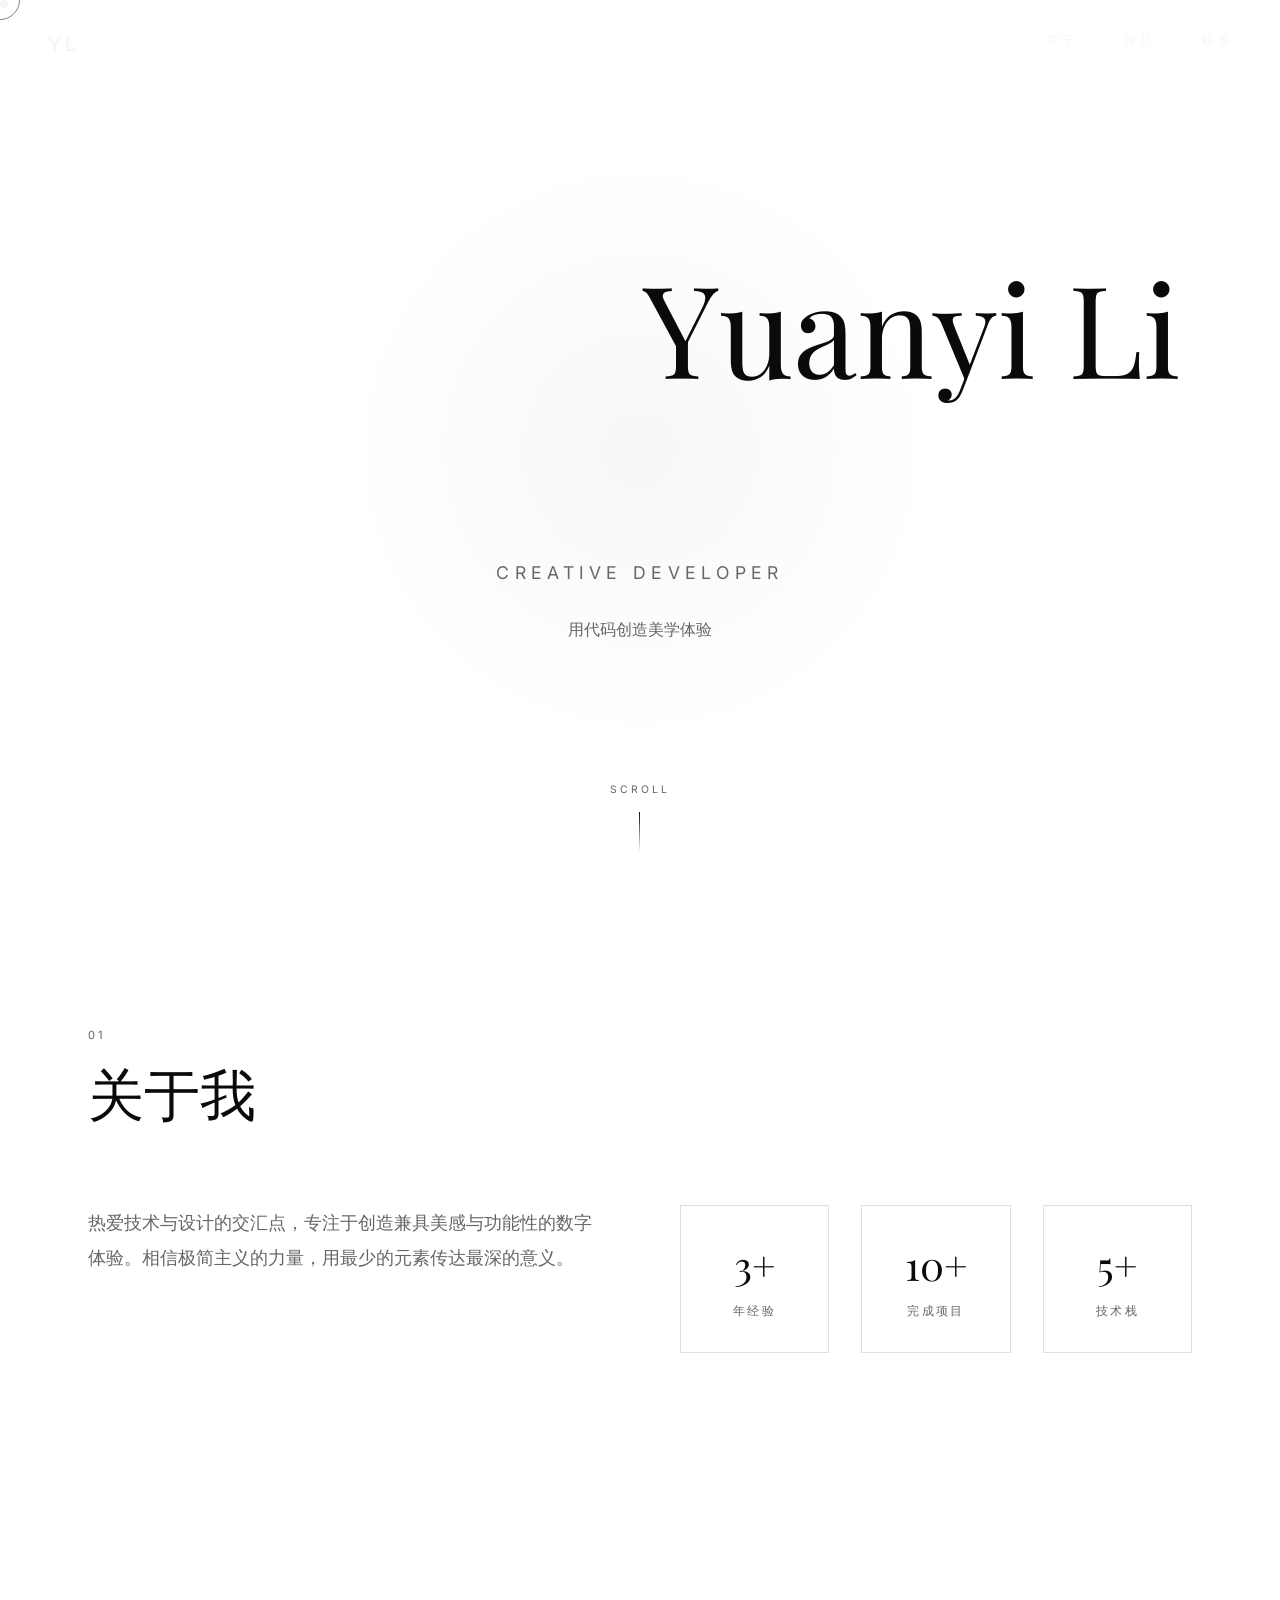
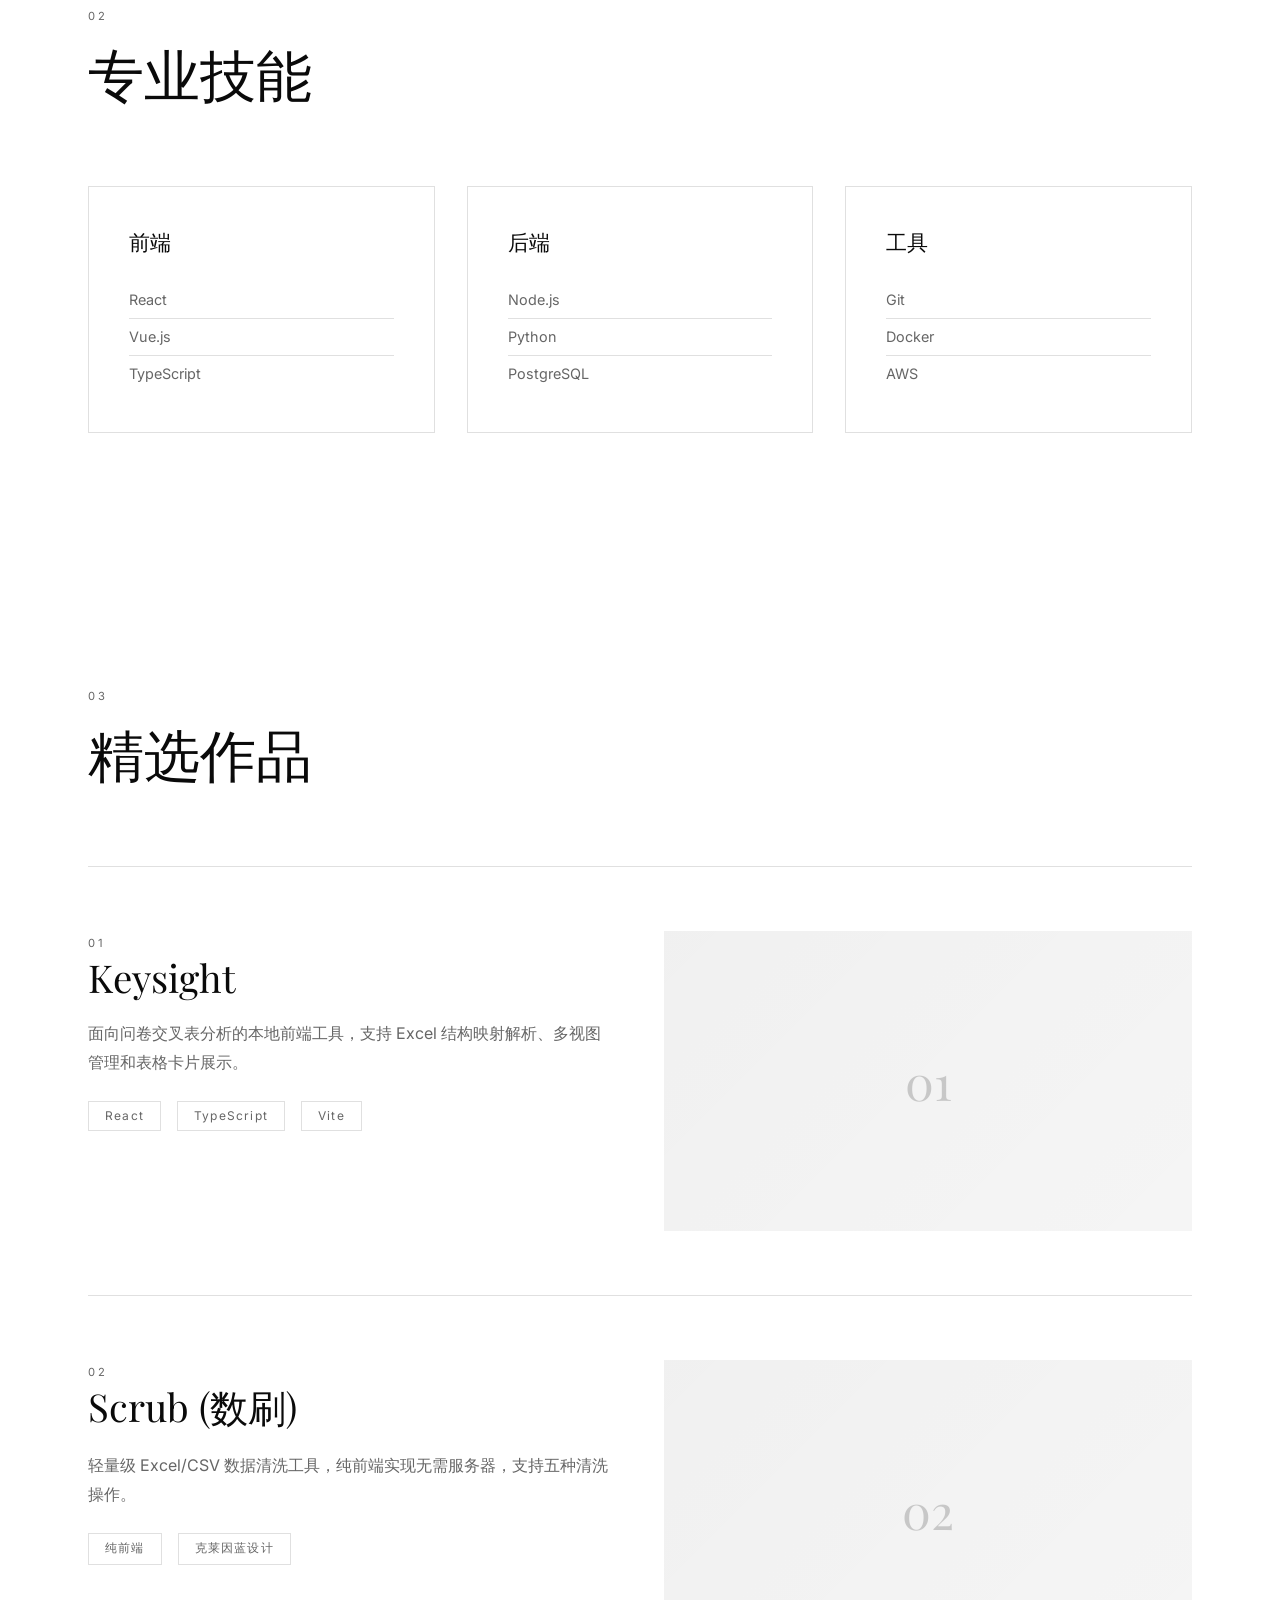
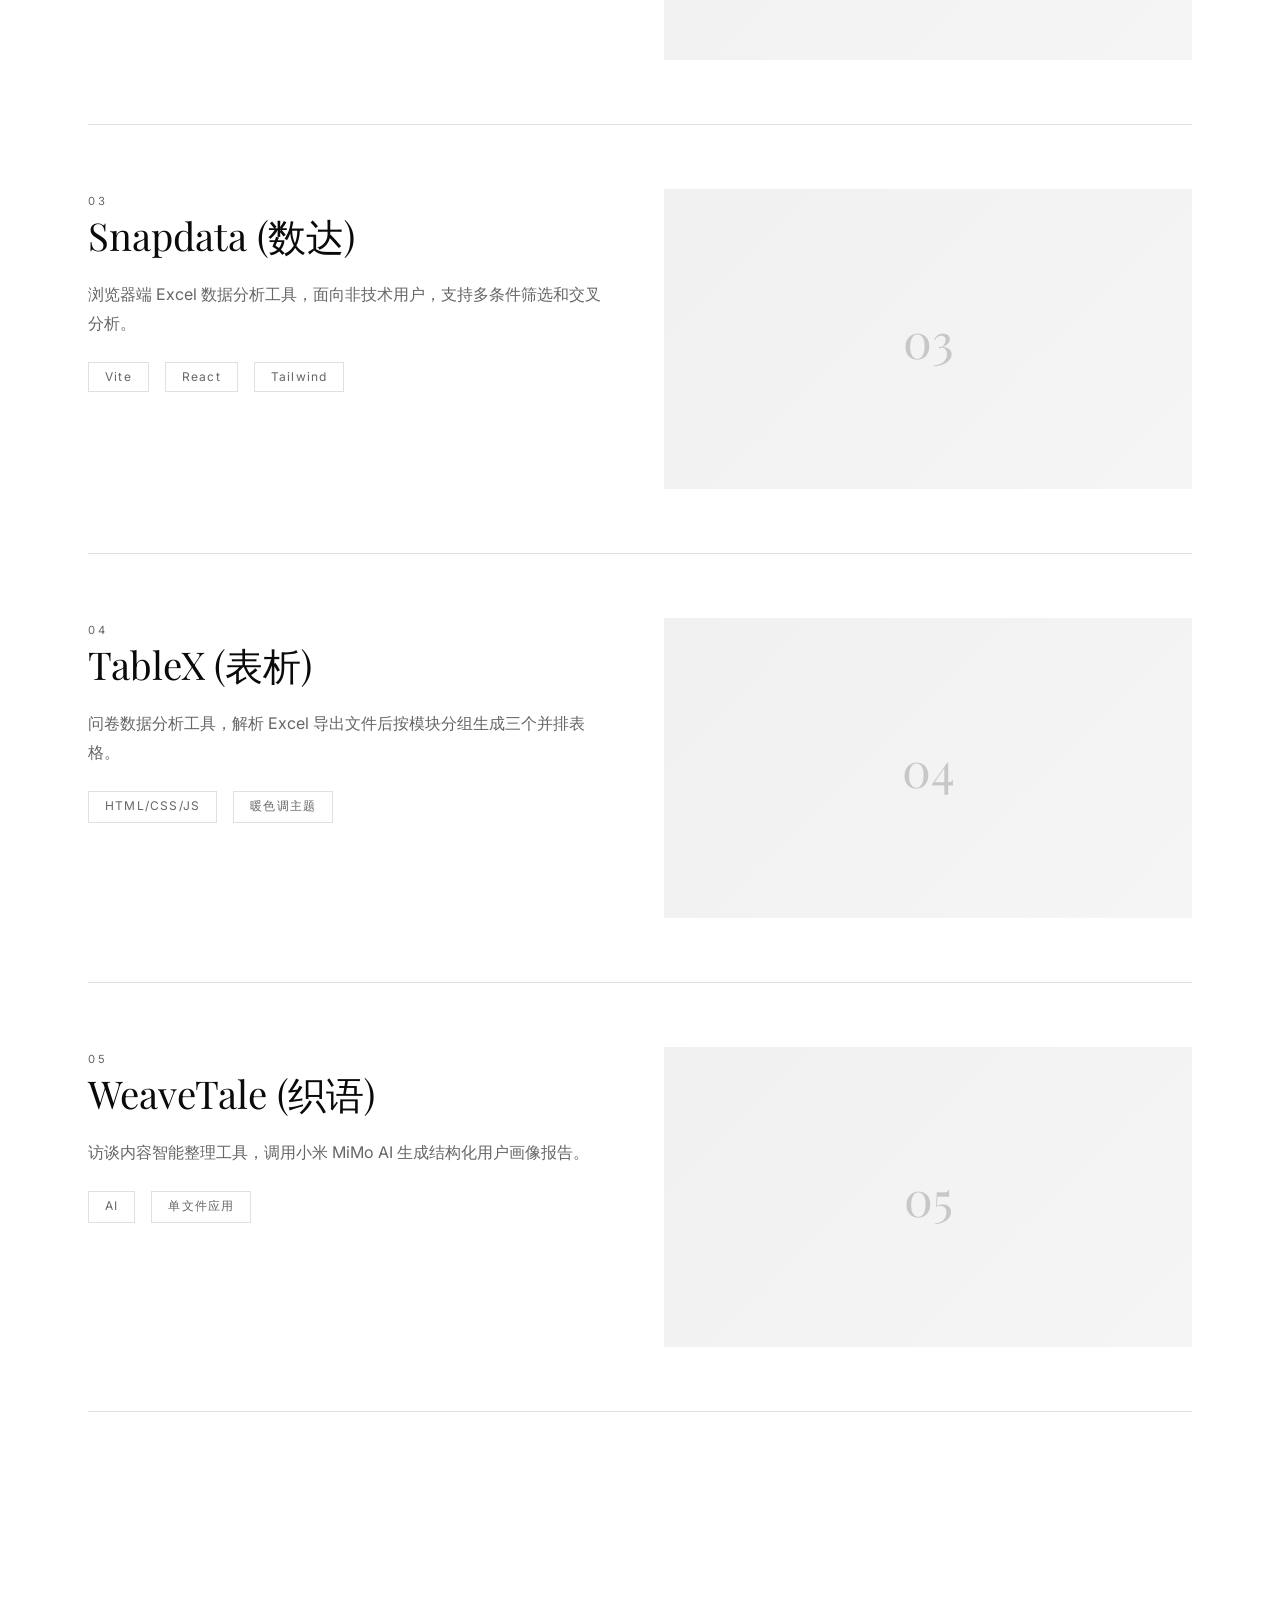
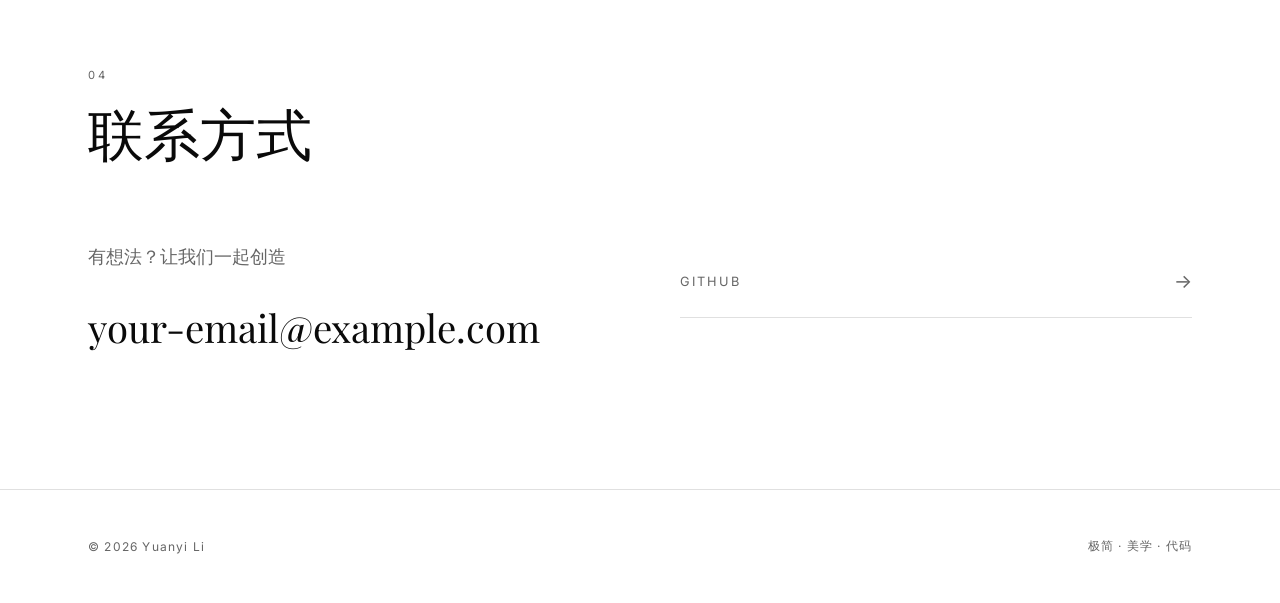
==== index.html @ ab23c83e "Initial commit" ====
<!DOCTYPE html>
<html lang="zh-CN">
<head>
    <meta charset="UTF-8">
    <meta name="viewport" content="width=device-width, initial-scale=1.0">
    <title>Yuanyi Li - Creative Developer</title>
    <link rel="stylesheet" href="style.css">
    <link rel="preconnect" href="https://fonts.googleapis.com">
    <link rel="preconnect" href="https://fonts.gstatic.com" crossorigin>
    <link href="https://fonts.googleapis.com/css2?family=Playfair+Display:ital,wght@0,400;0,700;1,400&family=Inter:wght@300;400;500;600&display=swap" rel="stylesheet">
</head>
<body>
    <!-- Loader -->
    <div class="loader" id="loader">
        <div class="loader-content">
            <div class="loader-line"></div>
            <span class="loader-text">LOADING</span>
        </div>
    </div>

    <!-- Custom Cursor -->
    <div class="cursor" id="cursor"></div>
    <div class="cursor-follower" id="cursorFollower"></div>

    <!-- Navigation -->
    <nav class="nav" id="nav">
        <a href="#" class="nav-logo" data-cursor="link">YL</a>
        <div class="nav-links">
            <a href="#about" data-cursor="link">关于</a>
            <a href="#work" data-cursor="link">作品</a>
            <a href="#contact" data-cursor="link">联系</a>
        </div>
        <button class="nav-menu-btn" id="menuBtn" data-cursor="link">
            <span></span>
            <span></span>
        </button>
    </nav>

    <!-- Mobile Menu -->
    <div class="mobile-menu" id="mobileMenu">
        <div class="mobile-menu-links">
            <a href="#about" data-cursor="link">关于</a>
            <a href="#work" data-cursor="link">作品</a>
            <a href="#contact" data-cursor="link">联系</a>
        </div>
    </div>

    <!-- Hero Section -->
    <section class="hero" id="hero">
        <div class="hero-content">
            <div class="hero-text">
                <h1 class="hero-title" data-animate="text">
                    <span class="hero-title-line" id="heroName">Yuanyi Li</span>
                </h1>
                <p class="hero-tagline" id="heroTagline" data-animate="fade">Creative Developer</p>
            </div>
            <div class="hero-subtitle" id="heroSubtitle" data-animate="fade">
                用代码创造美学体验
            </div>
        </div>
        <div class="hero-scroll" data-animate="fade">
            <span>SCROLL</span>
            <div class="scroll-line"></div>
        </div>
    </section>

    <!-- About Section -->
    <section class="section about" id="about">
        <div class="container">
            <div class="section-header">
                <span class="section-number" data-animate="fade">01</span>
                <h2 class="section-title" data-animate="text">关于我</h2>
            </div>
            <div class="about-content">
                <div class="about-text" data-animate="slide">
                    <p id="aboutText">热爱技术与设计的交汇点，专注于创造兼具美感与功能性的数字体验。相信极简主义的力量，用最少的元素传达最深的意义。</p>
                </div>
                <div class="about-stats" id="aboutStats" data-animate="fade">
                    <!-- Dynamic stats -->
                </div>
            </div>
        </div>
    </section>

    <!-- Skills Section -->
    <section class="section skills" id="skills">
        <div class="container">
            <div class="section-header">
                <span class="section-number" data-animate="fade">02</span>
                <h2 class="section-title" data-animate="text">专业技能</h2>
            </div>
            <div class="skills-grid" id="skillsGrid">
                <!-- Dynamic skills -->
            </div>
        </div>
    </section>

    <!-- Projects Section -->
    <section class="section projects" id="work">
        <div class="container">
            <div class="section-header">
                <span class="section-number" data-animate="fade">03</span>
                <h2 class="section-title" data-animate="text">精选作品</h2>
            </div>
            <div class="projects-list" id="projectsList">
                <!-- Dynamic projects -->
            </div>
        </div>
    </section>

    <!-- Contact Section -->
    <section class="section contact" id="contact">
        <div class="container">
            <div class="section-header">
                <span class="section-number" data-animate="fade">04</span>
                <h2 class="section-title" data-animate="text">联系方式</h2>
            </div>
            <div class="contact-content">
                <div class="contact-info" data-animate="slide">
                    <p>有想法？让我们一起创造</p>
                    <a href="mailto:" class="contact-email" id="contactEmail" data-cursor="link">your-email@example.com</a>
                </div>
                <div class="contact-social" id="contactSocial" data-animate="fade">
                    <!-- Dynamic social links -->
                </div>
            </div>
        </div>
    </section>

    <!-- Footer -->
    <footer class="footer">
        <div class="container">
            <div class="footer-content">
                <span>&copy; 2026 Yuanyi Li</span>
                <span>极简 · 美学 · 代码</span>
            </div>
        </div>
    </footer>

    <script src="script.js"></script>
</body>
</html>
---- style.css ----
/* ===== Reset & Base ===== */
* {
    margin: 0;
    padding: 0;
    box-sizing: border-box;
}

:root {
    --black: #f5f5f5;
    --white: #0a0a0a;
    --gray: #666;
    --gold: #1a1a1a;
    --gold-light: #333;
    --border: #e0e0e0;
    --bg: #ffffff;
}

html {
    scroll-behavior: smooth;
    scrollbar-width: thin;
    scrollbar-color: var(--white) var(--black);
}

body {
    font-family: 'Inter', -apple-system, sans-serif;
    background: var(--bg);
    color: var(--white);
    overflow-x: hidden;
    cursor: none;
}

::selection {
    background: var(--white);
    color: var(--black);
}

a {
    color: inherit;
    text-decoration: none;
}

/* ===== Loader ===== */
.loader {
    position: fixed;
    top: 0;
    left: 0;
    width: 100%;
    height: 100%;
    background: var(--bg);
    display: flex;
    align-items: center;
    justify-content: center;
    z-index: 9999;
    transition: opacity 0.8s, visibility 0.8s;
}

.loader.hidden {
    opacity: 0;
    visibility: hidden;
}

.loader-content {
    text-align: center;
}

.loader-line {
    width: 60px;
    height: 1px;
    background: var(--white);
    margin: 0 auto 1.5rem;
    animation: loaderLine 1.5s ease-in-out infinite;
}

@keyframes loaderLine {
    0%, 100% { transform: scaleX(1); opacity: 1; }
    50% { transform: scaleX(2); opacity: 0.5; }
}

.loader-text {
    font-size: 0.7rem;
    letter-spacing: 0.5em;
    color: var(--gray);
}

/* ===== Custom Cursor ===== */
.cursor {
    position: fixed;
    width: 8px;
    height: 8px;
    background: var(--white);
    border-radius: 50%;
    pointer-events: none;
    z-index: 9998;
    transition: transform 0.15s, opacity 0.15s;
    mix-blend-mode: difference;
}

.cursor-follower {
    position: fixed;
    width: 40px;
    height: 40px;
    border: 1px solid var(--white);
    border-radius: 50%;
    pointer-events: none;
    z-index: 9997;
    transition: transform 0.3s, width 0.3s, height 0.3s, opacity 0.3s;
    opacity: 0.5;
}

.cursor.active {
    transform: scale(2);
}

.cursor-follower.active {
    width: 60px;
    height: 60px;
    opacity: 0.3;
}

/* ===== Navigation ===== */
.nav {
    position: fixed;
    top: 0;
    left: 0;
    width: 100%;
    padding: 2rem 3rem;
    display: flex;
    justify-content: space-between;
    align-items: center;
    z-index: 100;
    mix-blend-mode: difference;
}

.nav-logo {
    font-size: 1.2rem;
    font-weight: 600;
    letter-spacing: 0.2em;
    transition: opacity 0.3s;
}

.nav-logo:hover {
    opacity: 0.7;
}

.nav-links {
    display: flex;
    gap: 3rem;
}

.nav-links a {
    font-size: 0.8rem;
    letter-spacing: 0.15em;
    text-transform: uppercase;
    position: relative;
    padding-bottom: 0.3rem;
}

.nav-links a::after {
    content: '';
    position: absolute;
    bottom: 0;
    left: 0;
    width: 0;
    height: 1px;
    background: var(--white);
    transition: width 0.4s cubic-bezier(0.25, 0.46, 0.45, 0.94);
}

.nav-links a:hover::after {
    width: 100%;
}

.nav-menu-btn {
    display: none;
    flex-direction: column;
    gap: 6px;
    background: none;
    border: none;
    cursor: none;
    padding: 0.5rem;
}

.nav-menu-btn span {
    width: 24px;
    height: 1px;
    background: var(--white);
    transition: transform 0.3s, opacity 0.3s;
}

.nav-menu-btn.active span:first-child {
    transform: rotate(45deg) translateY(5px);
}

.nav-menu-btn.active span:last-child {
    transform: rotate(-45deg) translateY(-5px);
}

/* ===== Mobile Menu ===== */
.mobile-menu {
    position: fixed;
    top: 0;
    left: 0;
    width: 100%;
    height: 100%;
    background: var(--bg);
    display: flex;
    align-items: center;
    justify-content: center;
    z-index: 99;
    opacity: 0;
    visibility: hidden;
    transition: opacity 0.5s, visibility 0.5s;
}

.mobile-menu.active {
    opacity: 1;
    visibility: visible;
}

.mobile-menu-links {
    display: flex;
    flex-direction: column;
    gap: 2rem;
    text-align: center;
}

.mobile-menu-links a {
    font-size: 2.5rem;
    font-weight: 300;
    letter-spacing: 0.1em;
    transition: color 0.3s;
}

.mobile-menu-links a:hover {
    color: var(--gray);
}

/* ===== Hero Section ===== */
.hero {
    height: 100vh;
    display: flex;
    flex-direction: column;
    justify-content: center;
    align-items: center;
    position: relative;
    overflow: hidden;
}

.hero::before {
    content: '';
    position: absolute;
    top: 50%;
    left: 50%;
    width: 600px;
    height: 600px;
    background: radial-gradient(circle, rgba(0, 0, 0, 0.03) 0%, transparent 70%);
    transform: translate(-50%, -50%);
    pointer-events: none;
}

.hero-content {
    text-align: center;
    z-index: 1;
}

.hero-title {
    font-family: 'Playfair Display', serif;
    font-size: clamp(3rem, 10vw, 8rem);
    font-weight: 400;
    line-height: 1.1;
    margin-bottom: 1.5rem;
    overflow: hidden;
}

.hero-title-line {
    display: inline-block;
    transform: translateY(120%);
    animation: slideUp 1.2s cubic-bezier(0.25, 0.46, 0.45, 0.94) forwards;
    animation-delay: 0.8s;
}

@keyframes slideUp {
    to { transform: translateY(0); }
}

.hero-tagline {
    font-size: clamp(0.9rem, 2vw, 1.1rem);
    letter-spacing: 0.3em;
    text-transform: uppercase;
    color: var(--gray);
    margin-bottom: 2rem;
    opacity: 0;
    animation: fadeIn 1s ease forwards;
    animation-delay: 1.5s;
}

.hero-subtitle {
    font-size: clamp(0.85rem, 1.5vw, 1rem);
    color: var(--gray);
    max-width: 500px;
    margin: 0 auto;
    line-height: 1.8;
    opacity: 0;
    animation: fadeIn 1s ease forwards;
    animation-delay: 1.8s;
}

@keyframes fadeIn {
    to { opacity: 1; }
}

.hero-scroll {
    position: absolute;
    bottom: 3rem;
    display: flex;
    flex-direction: column;
    align-items: center;
    gap: 1rem;
    opacity: 0;
    animation: fadeIn 1s ease forwards;
    animation-delay: 2.2s;
}

.hero-scroll span {
    font-size: 0.65rem;
    letter-spacing: 0.3em;
    color: var(--gray);
}

.scroll-line {
    width: 1px;
    height: 40px;
    background: linear-gradient(to bottom, var(--white), transparent);
    animation: scrollLine 2s ease-in-out infinite;
}

@keyframes scrollLine {
    0% { transform: scaleY(0); transform-origin: top; }
    50% { transform: scaleY(1); transform-origin: top; }
    51% { transform: scaleY(1); transform-origin: bottom; }
    100% { transform: scaleY(0); transform-origin: bottom; }
}

/* ===== Sections ===== */
.section {
    padding: 8rem 0;
    position: relative;
}

.container {
    max-width: 1200px;
    margin: 0 auto;
    padding: 0 3rem;
}

.section-header {
    margin-bottom: 5rem;
}

.section-number {
    font-size: 0.7rem;
    letter-spacing: 0.3em;
    color: var(--gray);
    display: block;
    margin-bottom: 1rem;
}

.section-title {
    font-family: 'Playfair Display', serif;
    font-size: clamp(2rem, 5vw, 3.5rem);
    font-weight: 400;
    line-height: 1.2;
}

/* ===== About Section ===== */
.about-content {
    display: grid;
    grid-template-columns: 1fr 1fr;
    gap: 5rem;
    align-items: start;
}

.about-text p {
    font-size: 1.1rem;
    line-height: 2;
    color: var(--gray);
}

.about-stats {
    display: grid;
    grid-template-columns: repeat(3, 1fr);
    gap: 2rem;
}

.stat {
    text-align: center;
    padding: 2rem 1rem;
    border: 1px solid var(--border);
    transition: border-color 0.5s;
}

.stat:hover {
    border-color: var(--white);
}

.stat-number {
    font-family: 'Playfair Display', serif;
    font-size: 2.5rem;
    color: var(--white);
    display: block;
    margin-bottom: 0.5rem;
}

.stat-label {
    font-size: 0.75rem;
    letter-spacing: 0.2em;
    text-transform: uppercase;
    color: var(--gray);
}

/* ===== Skills Section ===== */
.skills-grid {
    display: grid;
    grid-template-columns: repeat(3, 1fr);
    gap: 2rem;
}

.skill-card {
    padding: 2.5rem;
    border: 1px solid var(--border);
    transition: all 0.5s cubic-bezier(0.25, 0.46, 0.45, 0.94);
    position: relative;
    overflow: hidden;
}

.skill-card::before {
    content: '';
    position: absolute;
    top: 0;
    left: 0;
    width: 100%;
    height: 100%;
    background: linear-gradient(135deg, rgba(0, 0, 0, 0.02) 0%, transparent 100%);
    opacity: 0;
    transition: opacity 0.5s;
}

.skill-card:hover {
    border-color: var(--white);
    transform: translateY(-5px);
}

.skill-card:hover::before {
    opacity: 1;
}

.skill-card h3 {
    font-family: 'Playfair Display', serif;
    font-size: 1.3rem;
    font-weight: 400;
    margin-bottom: 1.5rem;
    position: relative;
}

.skill-card ul {
    list-style: none;
    position: relative;
}

.skill-card li {
    padding: 0.6rem 0;
    border-bottom: 1px solid var(--border);
    font-size: 0.9rem;
    color: var(--gray);
    transition: color 0.3s;
}

.skill-card li:last-child {
    border-bottom: none;
}

.skill-card:hover li {
    color: var(--white);
}

/* ===== Projects Section ===== */
.projects-list {
    display: flex;
    flex-direction: column;
}

.project-item {
    display: grid;
    grid-template-columns: 1fr 1fr;
    gap: 3rem;
    padding: 4rem 0;
    border-bottom: 1px solid var(--border);
    transition: opacity 0.5s;
    cursor: none;
}

.project-item:first-child {
    border-top: 1px solid var(--border);
}

.project-item:hover {
    opacity: 0.9;
}

.project-number {
    font-size: 0.7rem;
    letter-spacing: 0.3em;
    color: var(--gray);
    margin-bottom: 1rem;
}

.project-name {
    font-family: 'Playfair Display', serif;
    font-size: clamp(1.5rem, 3vw, 2.5rem);
    font-weight: 400;
    margin-bottom: 1rem;
    transition: color 0.3s;
}

.project-item:hover .project-name {
    color: var(--gray);
}

.project-desc {
    color: var(--gray);
    line-height: 1.8;
    margin-bottom: 1.5rem;
}

.project-tech {
    display: flex;
    gap: 1rem;
    flex-wrap: wrap;
}

.project-tech span {
    font-size: 0.75rem;
    letter-spacing: 0.1em;
    padding: 0.4rem 1rem;
    border: 1px solid var(--border);
    color: var(--gray);
}

.project-visual {
    background: var(--black);
    display: flex;
    align-items: center;
    justify-content: center;
    min-height: 300px;
    position: relative;
    overflow: hidden;
}

.project-visual::after {
    content: '';
    position: absolute;
    top: 0;
    left: 0;
    width: 100%;
    height: 100%;
    background: linear-gradient(135deg, rgba(0, 0, 0, 0.02) 0%, transparent 100%);
}

.project-visual-text {
    font-family: 'Playfair Display', serif;
    font-size: 3rem;
    color: var(--gray);
    opacity: 0.3;
}

.project-image {
    width: 100%;
    height: 100%;
    object-fit: cover;
    transition: transform 0.8s cubic-bezier(0.25, 0.46, 0.45, 0.94);
}

.project-item:hover .project-image {
    transform: scale(1.05);
}

/* ===== Contact Section ===== */
.contact-content {
    display: grid;
    grid-template-columns: 1fr 1fr;
    gap: 5rem;
    align-items: start;
}

.contact-info p {
    font-size: 1.1rem;
    color: var(--gray);
    margin-bottom: 2rem;
}

.contact-email {
    font-family: 'Playfair Display', serif;
    font-size: clamp(1.5rem, 3vw, 2.5rem);
    display: inline-block;
    position: relative;
    padding-bottom: 0.5rem;
}

.contact-email::after {
    content: '';
    position: absolute;
    bottom: 0;
    left: 0;
    width: 100%;
    height: 1px;
    background: var(--white);
    transform: scaleX(0);
    transform-origin: right;
    transition: transform 0.5s cubic-bezier(0.25, 0.46, 0.45, 0.94);
}

.contact-email:hover::after {
    transform: scaleX(1);
    transform-origin: left;
}

.contact-social {
    display: flex;
    flex-direction: column;
    gap: 1.5rem;
}

.social-link {
    display: flex;
    justify-content: space-between;
    align-items: center;
    padding: 1.5rem 0;
    border-bottom: 1px solid var(--border);
    transition: border-color 0.3s;
    cursor: none;
}

.social-link:hover {
    border-color: var(--gold);
}

.social-link span:first-child {
    font-size: 0.8rem;
    letter-spacing: 0.15em;
    text-transform: uppercase;
    color: var(--gray);
    transition: color 0.3s;
}

.social-link:hover span:first-child {
    color: var(--white);
}

.social-link span:last-child {
    font-size: 1.2rem;
    color: var(--gray);
    transition: transform 0.3s;
}

.social-link:hover span:last-child {
    transform: translateX(5px);
}

/* ===== Footer ===== */
.footer {
    padding: 3rem 0;
    border-top: 1px solid var(--border);
}

.footer-content {
    display: flex;
    justify-content: space-between;
    align-items: center;
    font-size: 0.75rem;
    letter-spacing: 0.1em;
    color: var(--gray);
}

/* ===== Animations ===== */
[data-animate] {
    opacity: 0;
    transform: translateY(30px);
    transition: opacity 0.8s cubic-bezier(0.25, 0.46, 0.45, 0.94),
                transform 0.8s cubic-bezier(0.25, 0.46, 0.45, 0.94);
}

[data-animate="text"] {
    transform: translateY(60px);
}

[data-animate].visible {
    opacity: 1;
    transform: translateY(0);
}

/* ===== Responsive ===== */
@media (max-width: 1024px) {
    .about-content,
    .contact-content {
        grid-template-columns: 1fr;
        gap: 3rem;
    }

    .skills-grid {
        grid-template-columns: 1fr 1fr;
    }

    .project-item {
        grid-template-columns: 1fr;
        gap: 2rem;
    }
}

@media (max-width: 768px) {
    .nav {
        padding: 1.5rem 2rem;
    }

    .nav-links {
        display: none;
    }

    .nav-menu-btn {
        display: flex;
    }

    .container {
        padding: 0 2rem;
    }

    .section {
        padding: 5rem 0;
    }

    .skills-grid {
        grid-template-columns: 1fr;
    }

    .about-stats {
        grid-template-columns: repeat(3, 1fr);
        gap: 1rem;
    }

    .hero-title {
        font-size: clamp(2.5rem, 12vw, 5rem);
    }

    /* Hide custom cursor on mobile */
    .cursor,
    .cursor-follower {
        display: none;
    }

    body {
        cursor: auto;
    }
}

@media (max-width: 480px) {
    .about-stats {
        grid-template-columns: 1fr;
    }

    .project-tech {
        flex-direction: column;
    }

    .footer-content {
        flex-direction: column;
        gap: 1rem;
        text-align: center;
    }
}
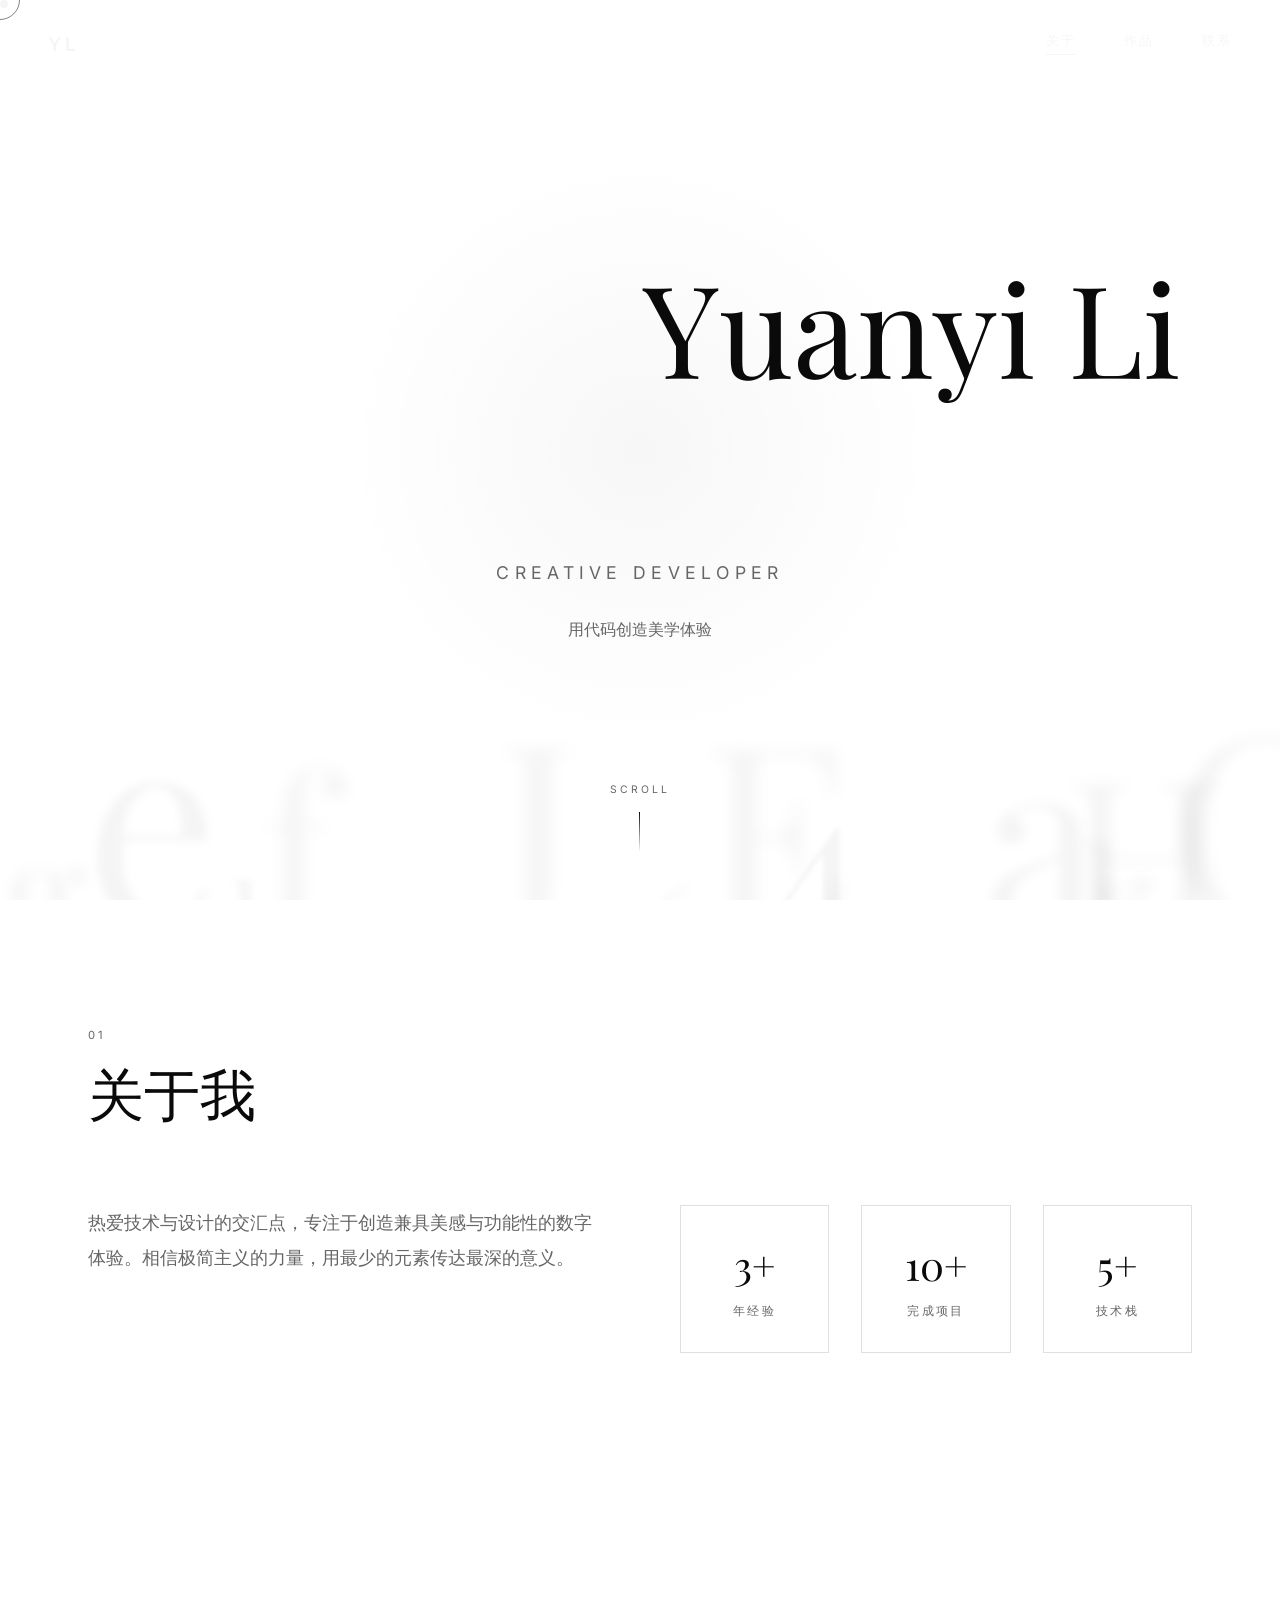
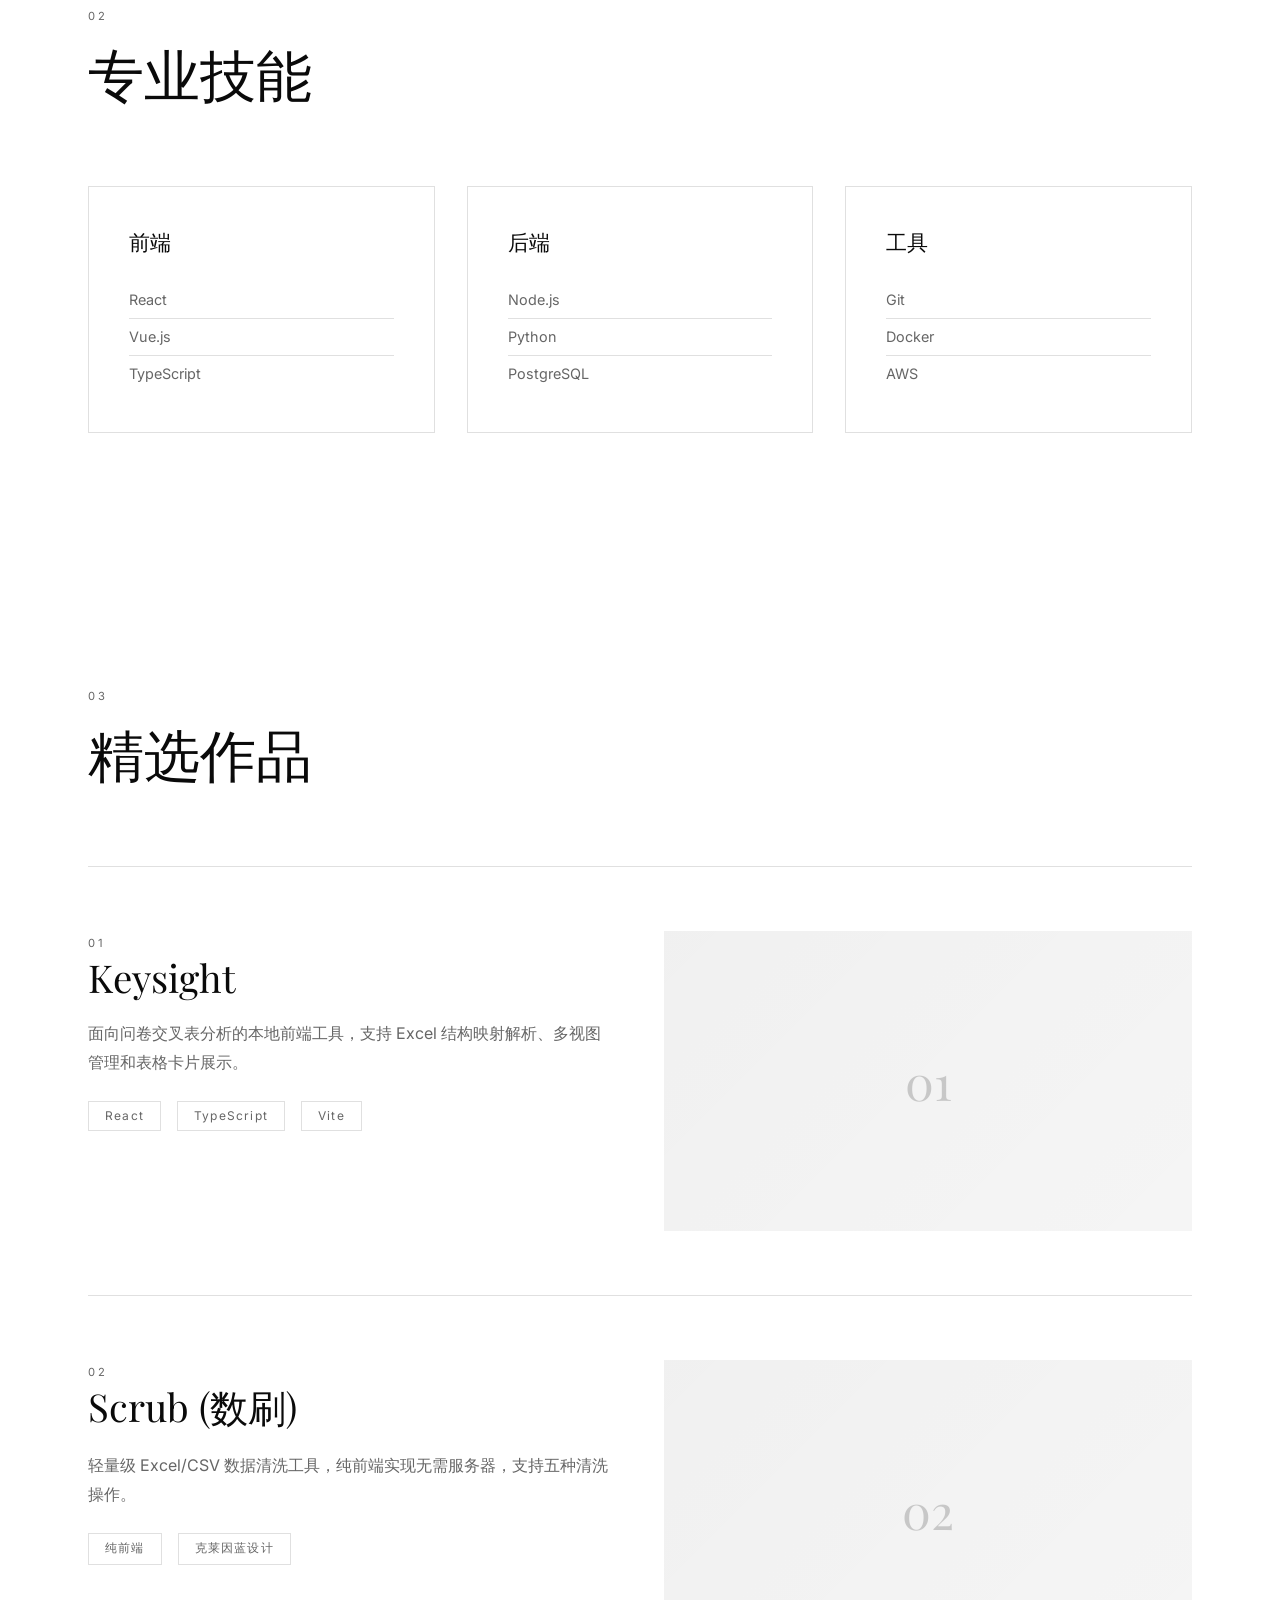
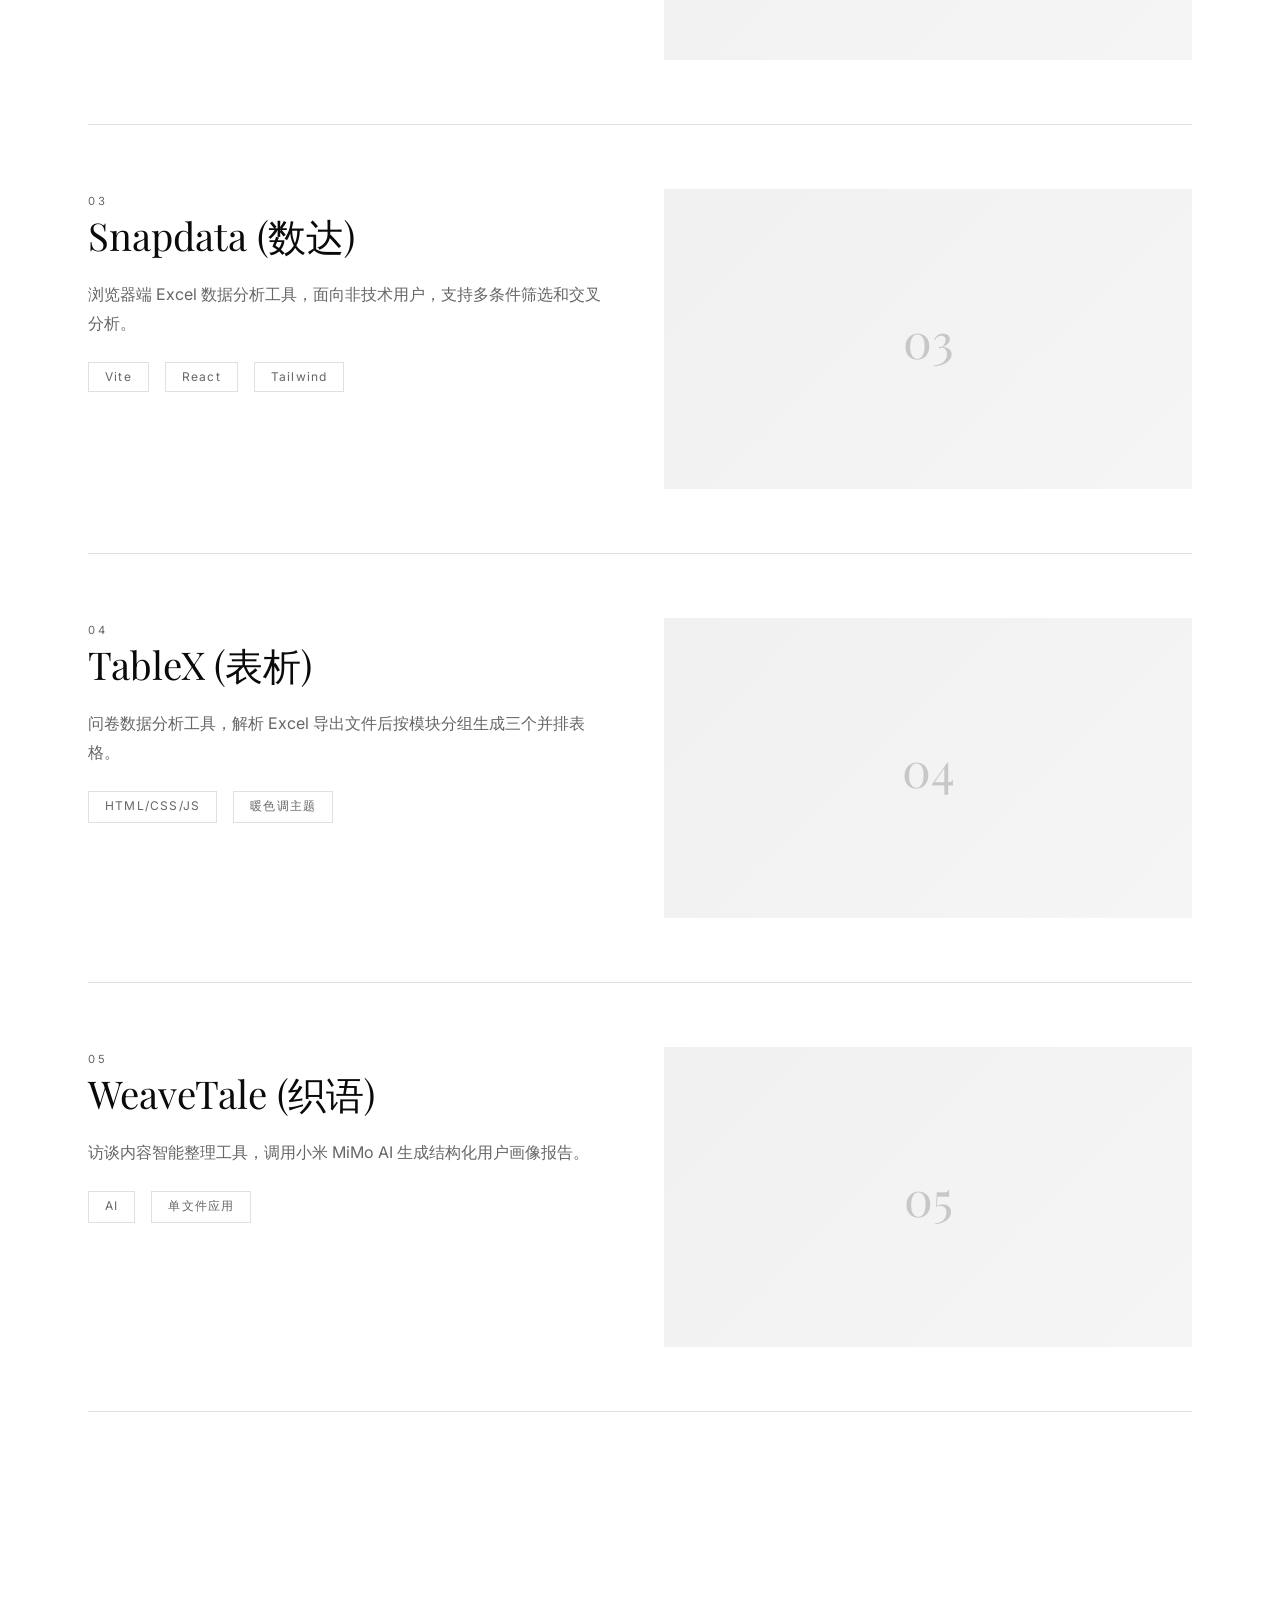
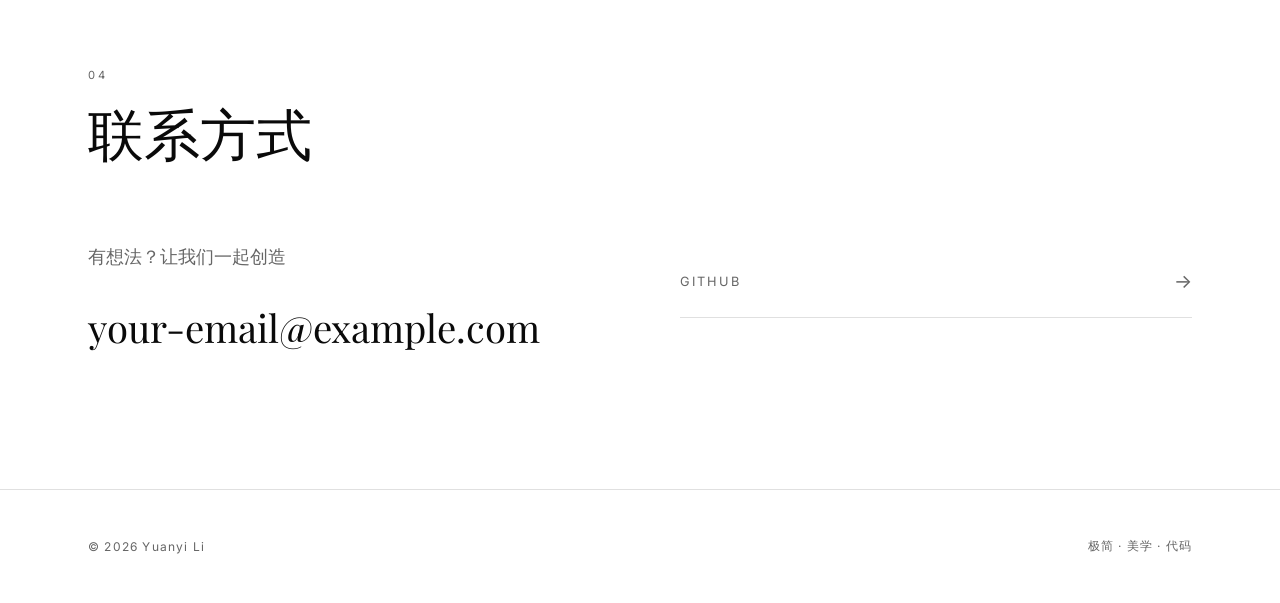
==== commit 412944a2: "update" ====
--- a/index.html
+++ b/index.html
@@ -47,6 +47,7 @@
 
     <!-- Hero Section -->
     <section class="hero" id="hero">
+        <div class="hero-bg-letters" id="heroBgLetters"></div>
         <div class="hero-content">
             <div class="hero-text">
                 <h1 class="hero-title" data-animate="text">
--- a/style.css
+++ b/style.css
@@ -166,7 +166,8 @@
     transition: width 0.4s cubic-bezier(0.25, 0.46, 0.45, 0.94);
 }
 
-.nav-links a:hover::after {
+.nav-links a:hover::after,
+.nav-links a.active::after {
     width: 100%;
 }
 
@@ -231,7 +232,8 @@
     transition: color 0.3s;
 }
 
-.mobile-menu-links a:hover {
+.mobile-menu-links a:hover,
+.mobile-menu-links a.active {
     color: var(--gray);
 }
 
@@ -256,6 +258,36 @@
     background: radial-gradient(circle, rgba(0, 0, 0, 0.03) 0%, transparent 70%);
     transform: translate(-50%, -50%);
     pointer-events: none;
+}
+
+/* ===== Hero Background Letters ===== */
+.hero-bg-letters {
+    position: absolute;
+    top: 0;
+    left: 0;
+    width: 100%;
+    height: 100%;
+    overflow: hidden;
+    pointer-events: none;
+    z-index: 0;
+}
+
+.hero-bg-letter {
+    position: absolute;
+    font-family: 'Playfair Display', serif;
+    font-weight: 400;
+    color: rgba(0, 0, 0, 0.04);
+    user-select: none;
+    pointer-events: none;
+    will-change: transform;
+    animation: floatLetter linear infinite;
+}
+
+@keyframes floatLetter {
+    0% { transform: translateY(0) rotate(0deg); opacity: 0; }
+    10% { opacity: 1; }
+    90% { opacity: 1; }
+    100% { transform: translateY(-100vh) rotate(360deg); opacity: 0; }
 }
 
 .hero-content {
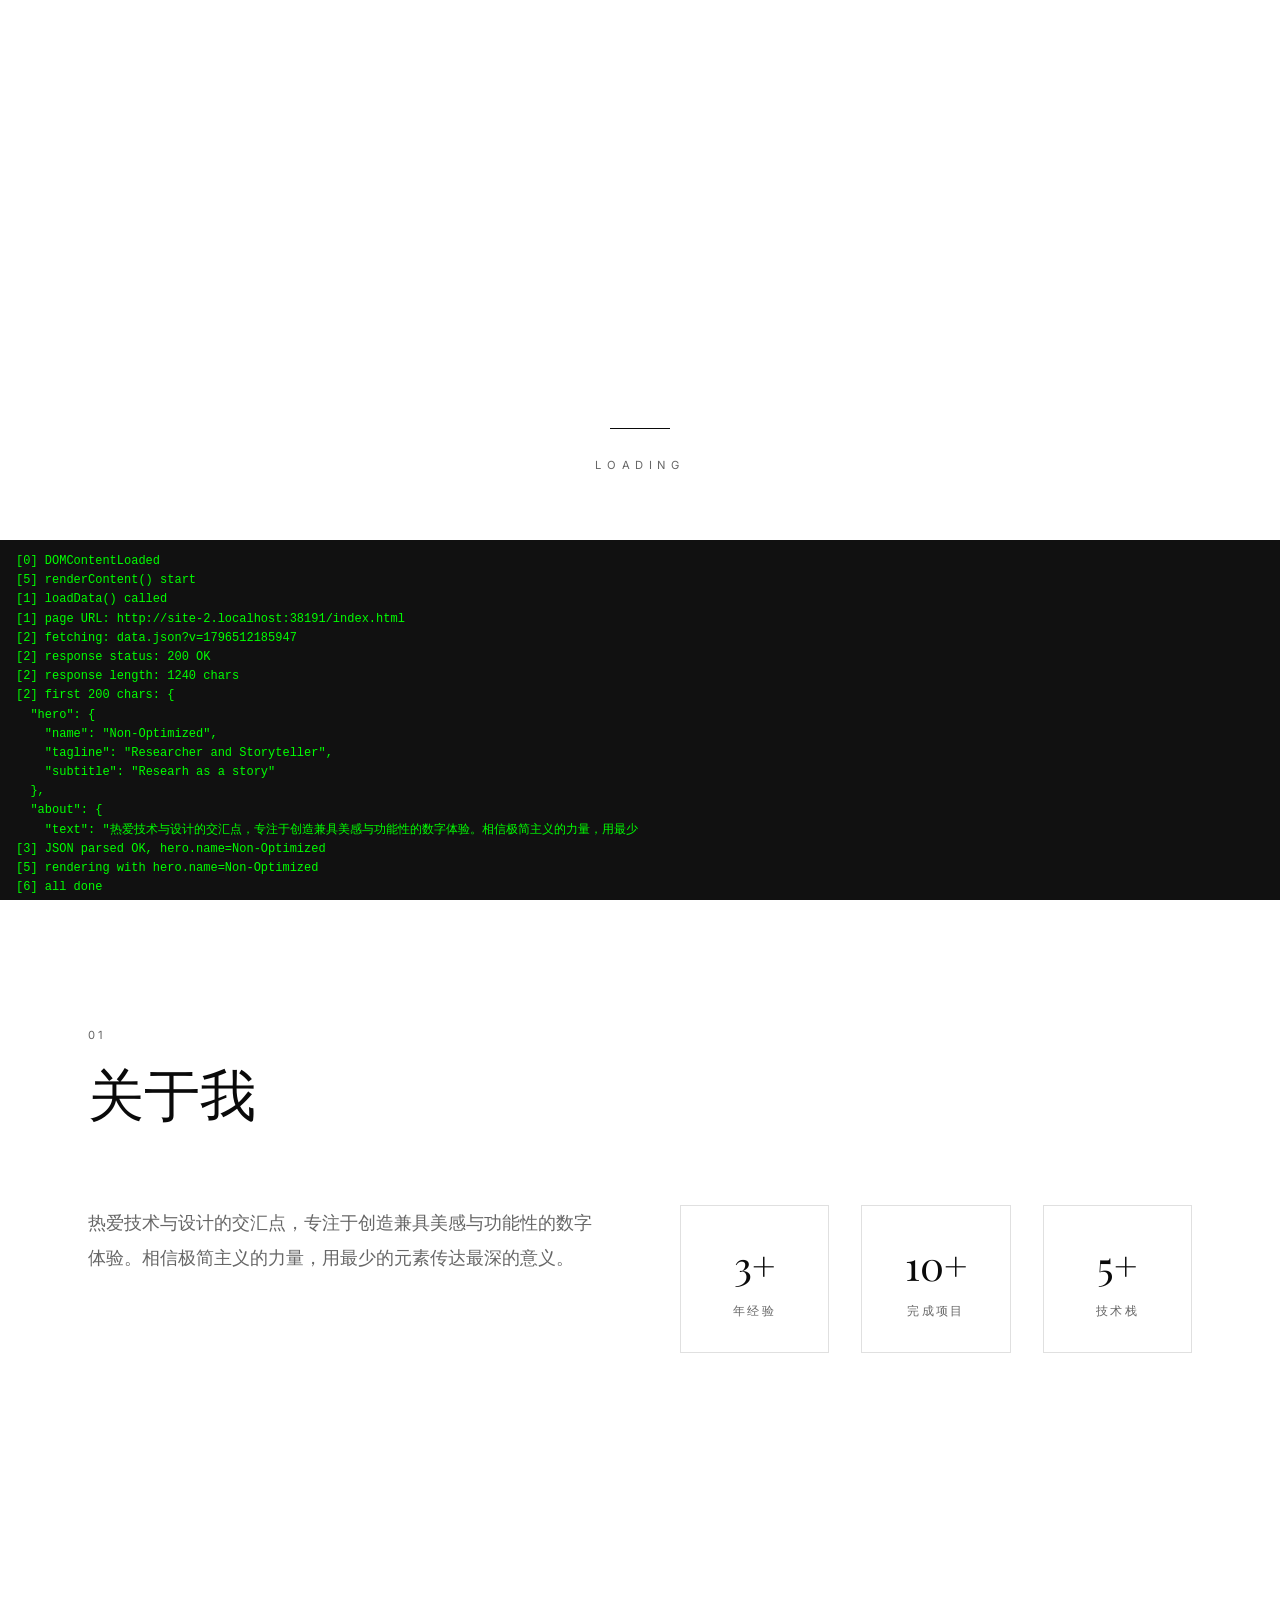
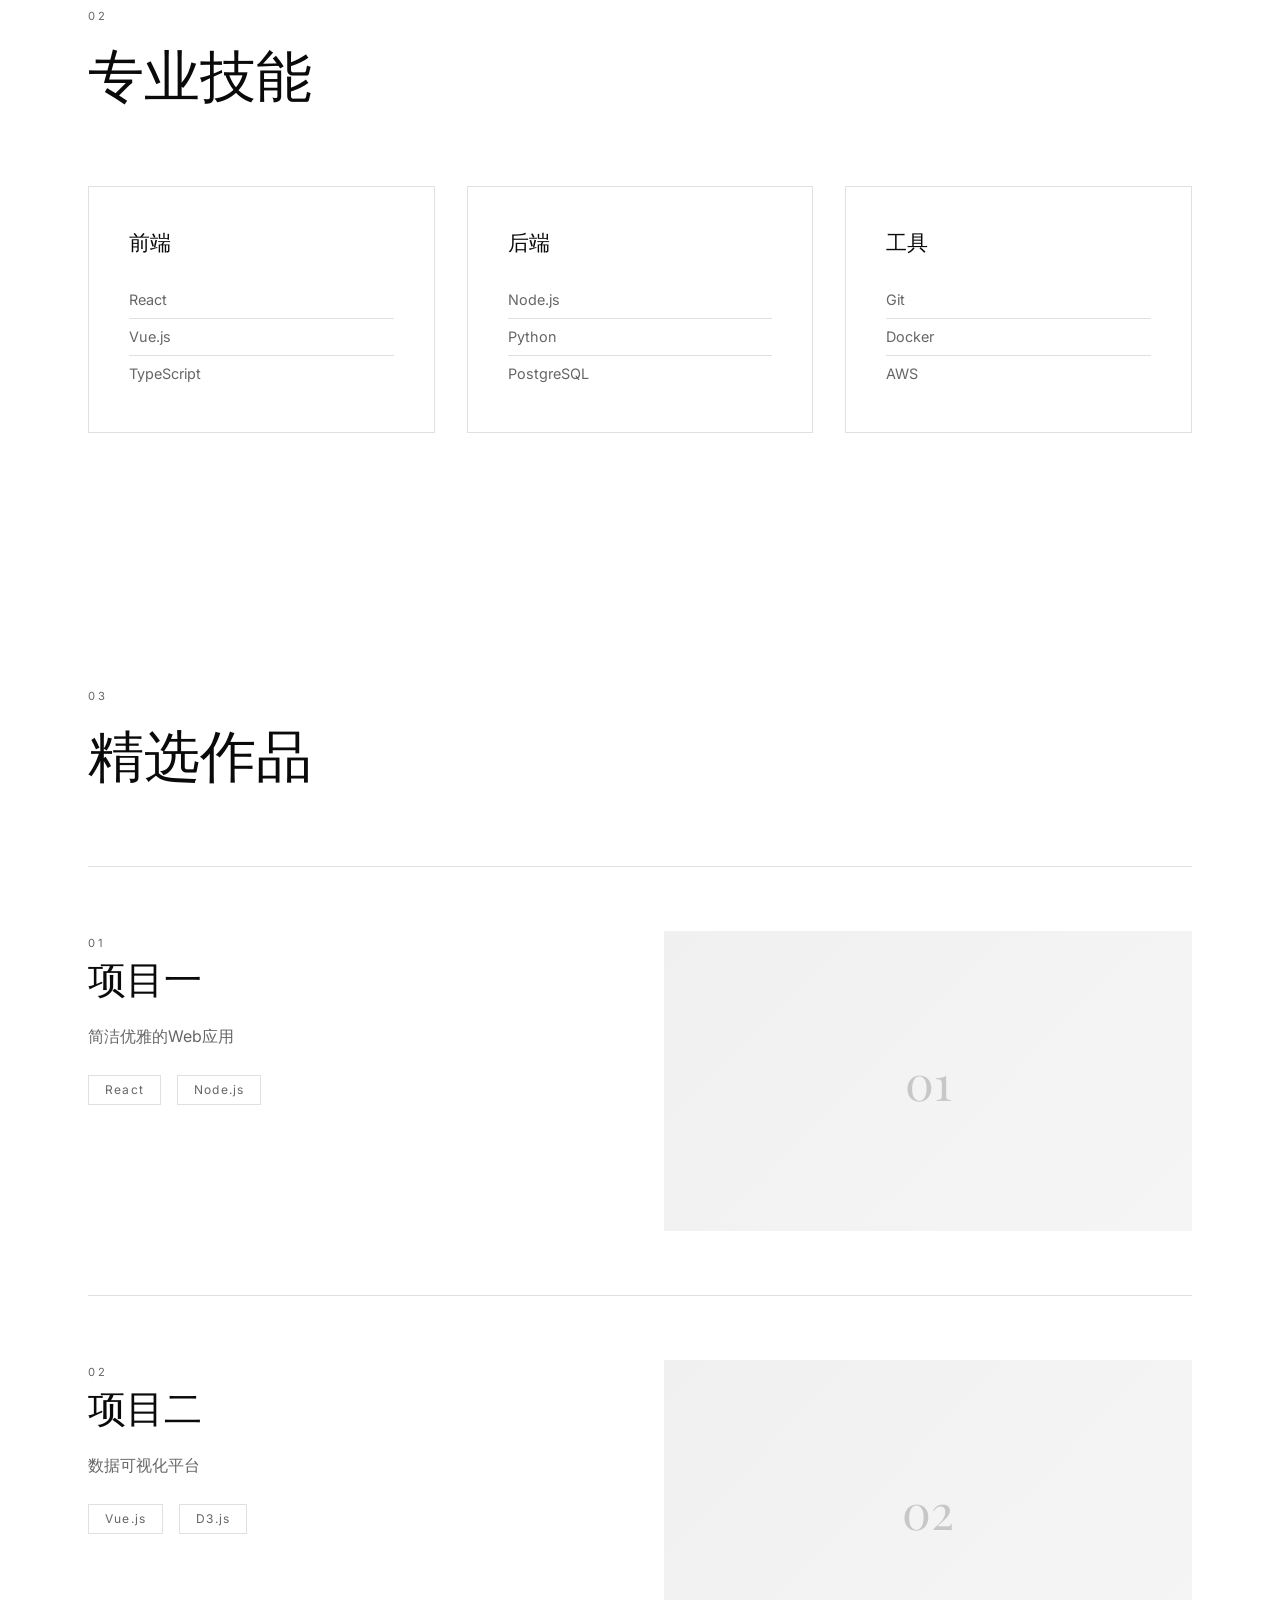
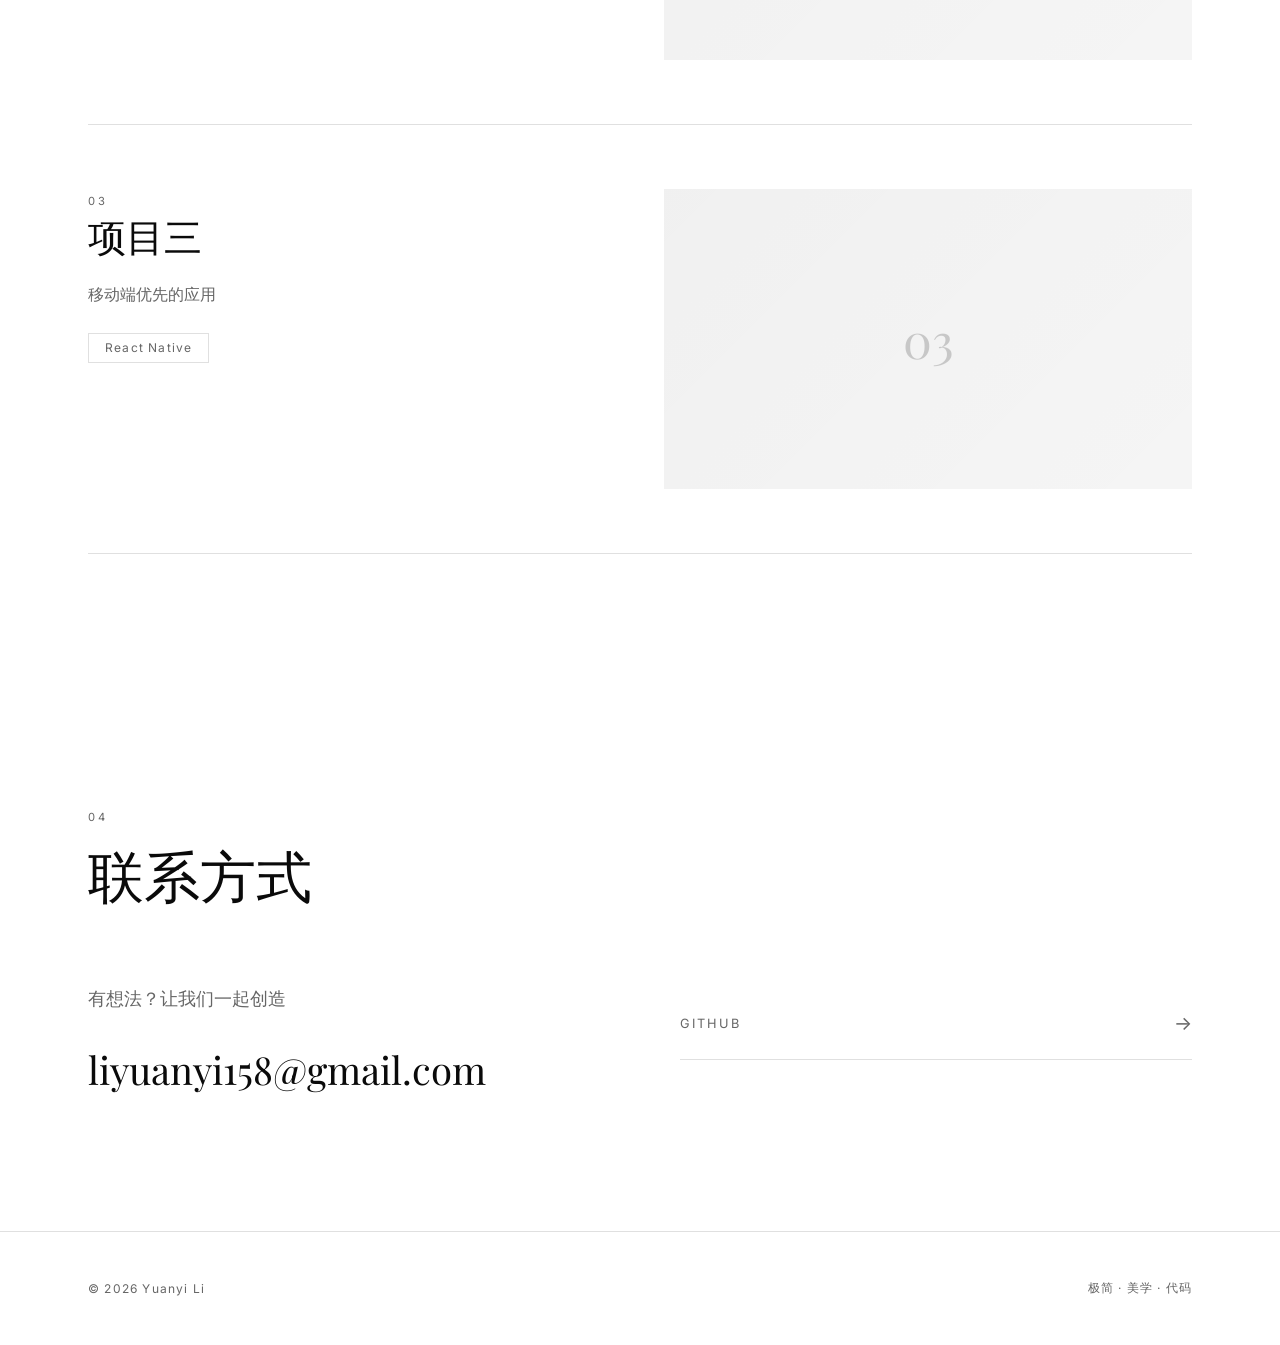
==== commit b111f58a: "更新" ====
--- a/index.html
+++ b/index.html
@@ -128,6 +128,9 @@
         </div>
     </section>
 
+    <!-- Debug Panel (remove after fixing) -->
+    <div id="debugPanel" style="position:fixed;bottom:0;left:0;right:0;background:#111;color:#0f0;font:12px/1.6 monospace;padding:12px 16px;z-index:99999;max-height:40vh;overflow:auto;white-space:pre-wrap;word-break:break-all;"></div>
+
     <!-- Footer -->
     <footer class="footer">
         <div class="container">
